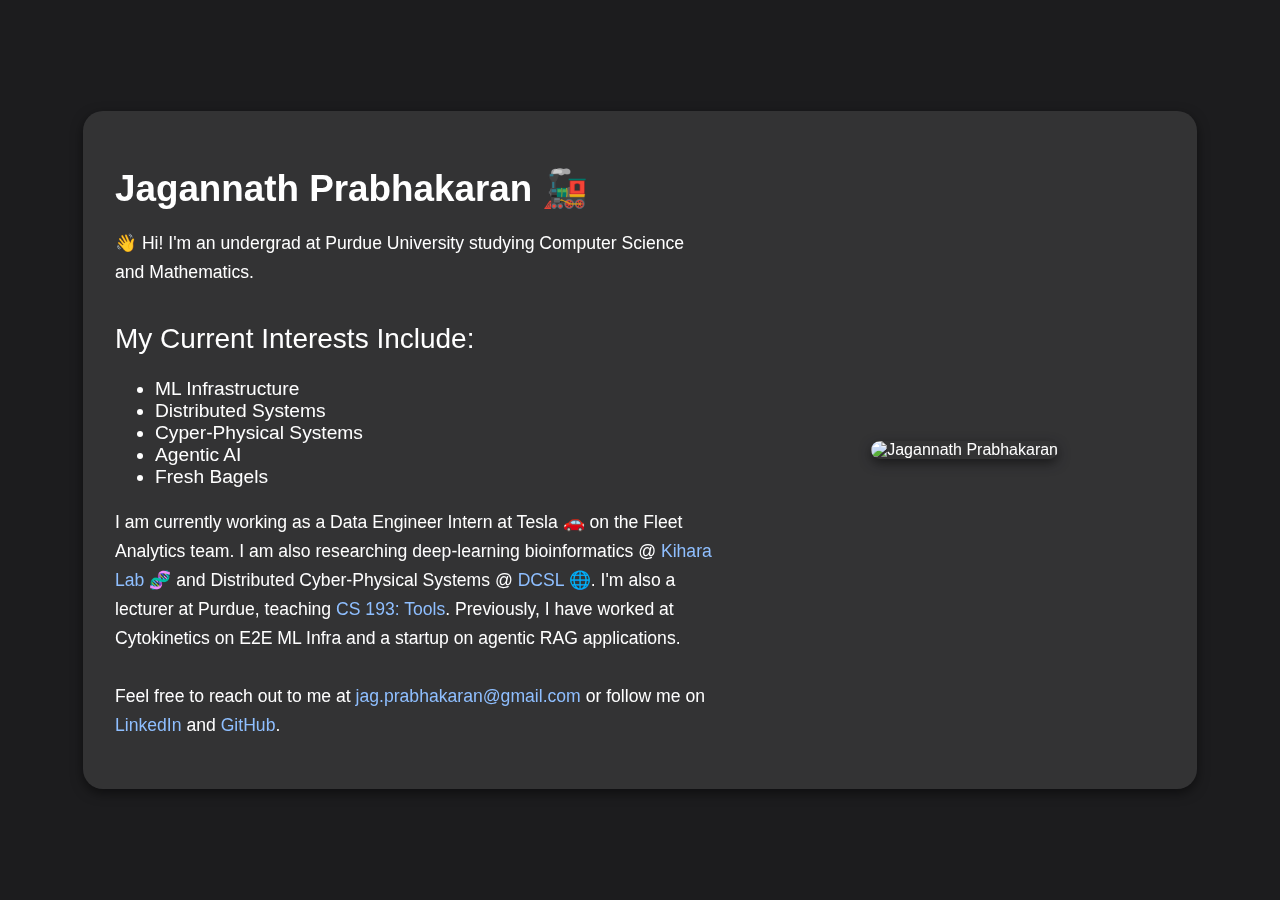
==== index.html @ 97c3be58 "edits" ====
<!DOCTYPE html>
<html lang="en">
<head>
    <meta charset="UTF-8">
    <meta name="viewport" content="width=device-width, initial-scale=1.0">
    <title>Jagannath Prabhakaran</title>
    <link rel="icon" href="bagel.png" type="image/png"> 
    <link rel="stylesheet" href="styles.css">
</head>
<body>
    <div class="container">
        <div class="content">
            <h1>Jagannath Prabhakaran 🚂</h1>
            <p>👋 Hi! I'm an undergrad at Purdue University studying Computer Science and Mathematics.</p>
            <h2>My Current Interests Include:</h2>
            <ul>
                <li>ML Infrastructure</li>
                <li>Distributed Systems</li>
                <li>Cyper-Physical Systems</li>
                <li>Agentic AI</li>
                <li>Fresh Bagels</li>
            </ul>

            <p>I am currently working as a Data Engineer Intern at Tesla 🚗 on the Fleet Analytics team.  I am also researching deep-learning bioinformatics @ <a href="https://kiharalab.org/web/">Kihara Lab 🧬</a> and Distributed Cyber-Physical Systems @ <a href="https://engineering.purdue.edu/dcsl/about/">DCSL 🌐</a>. I'm also a lecturer at Purdue, teaching  <a href="https://www.cs.purdue.edu/academic-programs/courses/2024_spring_courses.html">CS 193: Tools</a>.
                Previously, I have worked at Cytokinetics on E2E ML Infra and a startup on agentic RAG applications.
                <br> <br> 
                Feel free to reach out to me at <a href="mailto:jag.prabhakaran@gmail.com">jag.prabhakaran@gmail.com</a> or follow me on <a href="https://www.linkedin.com/in/jag-prabhakaran/">LinkedIn</a> and <a href="https://github.com/jag-prabhakaran">GitHub</a>.</p>
        </div>
        <div class="profile-pic">
            <img src="profile-pic.png" alt="Jagannath Prabhakaran">
        </div>
    </div>
    <script src="script.js"></script>
</body>
</html>
---- styles.css ----
body {
    font-family: -apple-system, BlinkMacSystemFont, "Segoe UI", Roboto, "Helvetica Neue", Arial, sans-serif;
    background-color: #1c1c1e;
    color: #fff;
    margin: 0;
    padding: 0;
    display: flex;
    justify-content: center;
    align-items: center;
    height: 100vh;
}

.container {
    display: flex;
    align-items: center;
    width: 90%; /* Use a percentage for width */
    max-width: 1050px; /* Maximum width to ensure it doesn't get too wide */
    padding: 2rem; /* Use rem for padding */
    background: rgba(255, 255, 255, 0.1);
    border-radius: 20px;
    box-shadow: 0 4px 12px rgba(0, 0, 0, 0.5);
    backdrop-filter: blur(10px);
    -webkit-backdrop-filter: blur(10px);
    margin: 1rem; /* Add some margin for spacing */
}

.content {
    flex: 3;
    margin-right: 2rem; /* Use rem for margin */
}

h1 {
    font-size: 2.3rem; /* Use rem for font size */
    font-weight: 600;
    margin-bottom: 0.5em;
}

h2 {
    margin-top: 1.3em;
    font-size: 1.75rem; /* Use rem for font size */
    font-weight: 500;
}

p {
    font-size: 1.1rem; /* Use rem for font size */
    line-height: 1.65;
    margin: 1em 0;
}

ul {
    list-style-type: disc;
    padding-left: 2.5rem; /* Use rem for padding */
    font-size: 1.2rem; /* Use rem for font size */
    margin-top: 0.25em;
}

a {
    font-family: inherit;
    color: #8FBFFF;
    text-decoration: none;
    font-size: 1.1rem; /* Use rem for font size */
    transition: box-shadow 0.05s ease-in-out, text-decoration 0.2s ease;
}

a:hover {
    text-decoration: underline;
    box-shadow: 0 0 8px 2px #8FBFFF;
}

.profile-pic {
    flex: 2;
    margin-left: 1rem; /* Use rem for margin */
    display: flex;
    justify-content: center;
    align-items: center;
}

.profile-pic img {
    border-radius: 10px;
    max-width: 100%;
    height: auto;
    box-shadow: 0 4px 12px rgba(0, 0, 0, 0.5);
}

/* Media queries for responsive design */
@media (max-width: 768px) {
    .container {
        flex-direction: column;
        align-items: flex-start;
        padding: 1.5rem;
    }
    
    .content {
        margin-right: 0;
        margin-bottom: 1rem;
    }
    
    .profile-pic {
        margin-left: 0;
        width: 100%;
        justify-content: center;
    }
    
    h1 {
        font-size: 2rem;
    }
    
    h2 {
        font-size: 1.5rem;
    }
    
    p, a, ul {
        font-size: 1rem;
    }
}
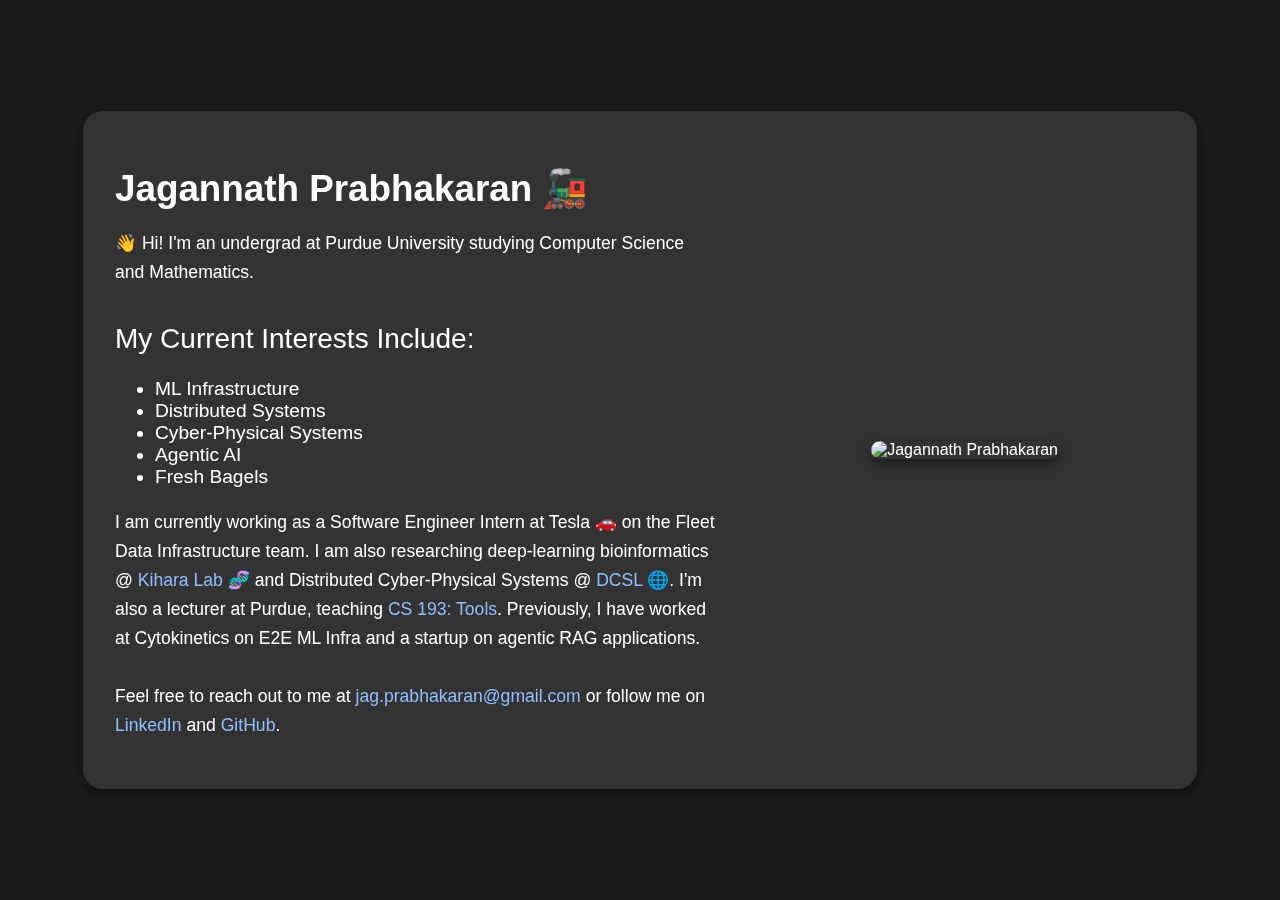
==== commit 9d229789: "yo" ====
--- a/index.html
+++ b/index.html
@@ -16,14 +16,14 @@
             <ul>
                 <li>ML Infrastructure</li>
                 <li>Distributed Systems</li>
-                <li>Cyper-Physical Systems</li>
+                <li>Cyber-Physical Systems</li>
                 <li>Agentic AI</li>
                 <li>Fresh Bagels</li>
             </ul>
 
-            <p>I am currently working as a Data Engineer Intern at Tesla 🚗 on the Fleet Analytics team.  I am also researching deep-learning bioinformatics @ <a href="https://kiharalab.org/web/">Kihara Lab 🧬</a> and Distributed Cyber-Physical Systems @ <a href="https://engineering.purdue.edu/dcsl/about/">DCSL 🌐</a>. I'm also a lecturer at Purdue, teaching  <a href="https://www.cs.purdue.edu/academic-programs/courses/2024_spring_courses.html">CS 193: Tools</a>.
+            <p>I am currently working as a Software Engineer Intern at Tesla 🚗 on the Fleet Data Infrastructure team. I am also researching deep-learning bioinformatics @ <a href="https://kiharalab.org/web/">Kihara Lab 🧬</a> and Distributed Cyber-Physical Systems @ <a href="https://engineering.purdue.edu/dcsl/about/">DCSL 🌐</a>. I'm also a lecturer at Purdue, teaching <a href="https://www.cs.purdue.edu/academic-programs/courses/2024_spring_courses.html">CS 193: Tools</a>.
                 Previously, I have worked at Cytokinetics on E2E ML Infra and a startup on agentic RAG applications.
-                <br> <br> 
+                <br><br>
                 Feel free to reach out to me at <a href="mailto:jag.prabhakaran@gmail.com">jag.prabhakaran@gmail.com</a> or follow me on <a href="https://www.linkedin.com/in/jag-prabhakaran/">LinkedIn</a> and <a href="https://github.com/jag-prabhakaran">GitHub</a>.</p>
         </div>
         <div class="profile-pic">
--- a/styles.css
+++ b/styles.css
@@ -113,3 +113,47 @@
         font-size: 1rem;
     }
 }
+
+
+.project-grid {
+    display: grid;
+    grid-template-columns: repeat(auto-fit, minmax(280px, 1fr));
+    gap: 2rem;
+}
+
+.project {
+    background: rgba(255, 255, 255, 0.1);
+    border-radius: 20px;
+    padding: 1.5rem;
+    box-shadow: 0 4px 12px rgba(0, 0, 0, 0.5);
+    backdrop-filter: blur(10px);
+    -webkit-backdrop-filter: blur(10px);
+    text-align: center;
+    transition: transform 0.2s, box-shadow 0.2s;
+}
+
+.project:hover {
+    transform: translateY(-10px);
+    box-shadow: 0 8px 16px rgba(0, 0, 0, 0.5);
+}
+
+.project img {
+    max-width: 100%;
+    height: auto;
+    border-radius: 10px;
+    box-shadow: 0 4px 12px rgba(0, 0, 0, 0.5);
+}
+
+.project h3 {
+    font-size: 1.5rem;
+    margin: 1rem 0 0.5rem;
+    color: #8FBFFF;
+}
+
+.project p {
+    font-size: 1rem;
+    line-height: 1.5;
+    margin: 0.5rem 0;
+    color: #B0C4DE;
+}
+
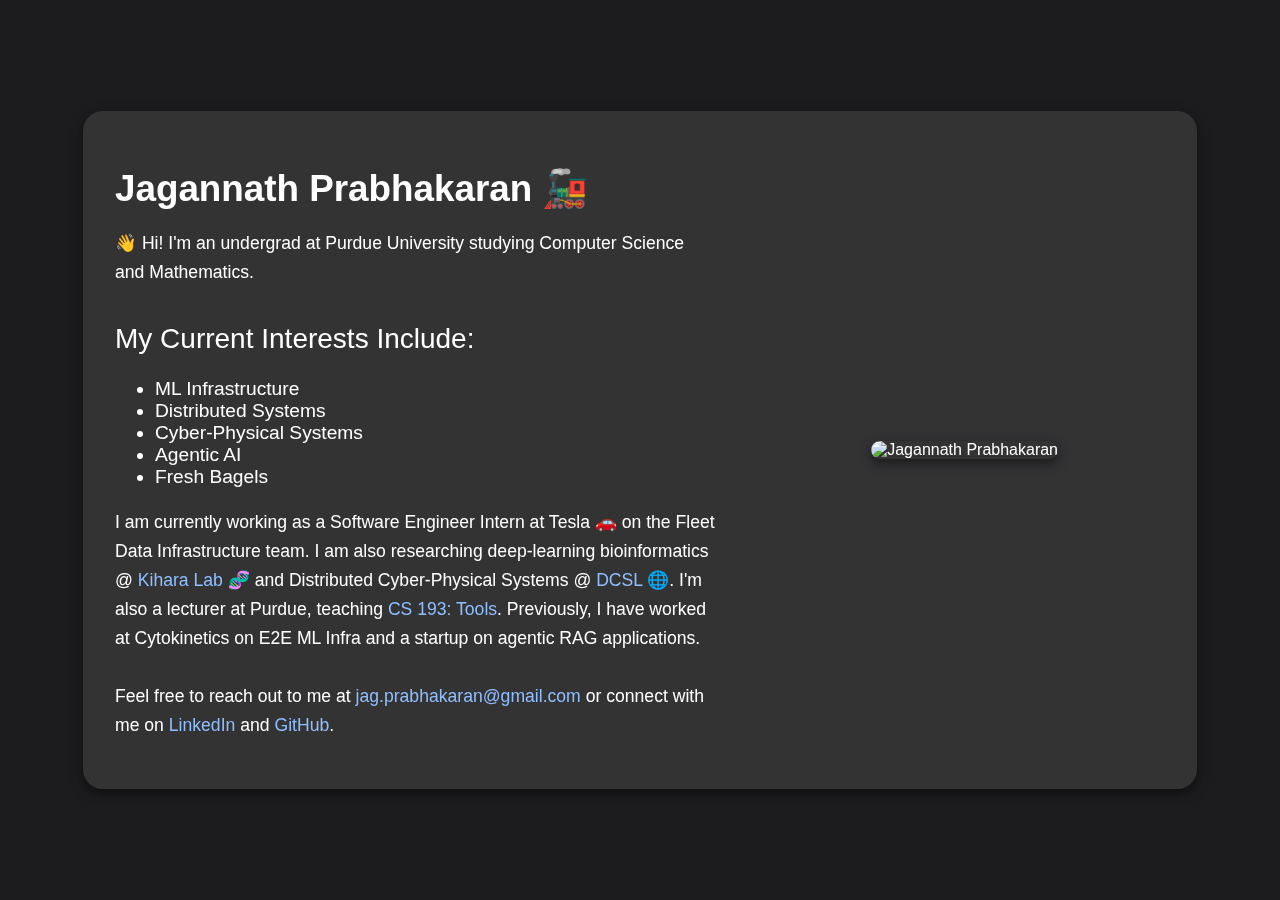
==== commit 144ac688: "links in new tab" ====
--- a/index.html
+++ b/index.html
@@ -21,10 +21,10 @@
                 <li>Fresh Bagels</li>
             </ul>
 
-            <p>I am currently working as a Software Engineer Intern at Tesla 🚗 on the Fleet Data Infrastructure team. I am also researching deep-learning bioinformatics @ <a href="https://kiharalab.org/web/">Kihara Lab 🧬</a> and Distributed Cyber-Physical Systems @ <a href="https://engineering.purdue.edu/dcsl/about/">DCSL 🌐</a>. I'm also a lecturer at Purdue, teaching <a href="https://www.cs.purdue.edu/academic-programs/courses/2024_spring_courses.html">CS 193: Tools</a>.
+            <p>I am currently working as a Software Engineer Intern at Tesla 🚗 on the Fleet Data Infrastructure team. I am also researching deep-learning bioinformatics @ <a href="https://kiharalab.org/web/" target="_blank">Kihara Lab 🧬</a> and Distributed Cyber-Physical Systems @ <a href="https://engineering.purdue.edu/dcsl/about/" target="_blank">DCSL 🌐</a>. I'm also a lecturer at Purdue, teaching <a href="https://www.cs.purdue.edu/academic-programs/courses/2024_spring_courses.html" target="_blank">CS 193: Tools</a>.
                 Previously, I have worked at Cytokinetics on E2E ML Infra and a startup on agentic RAG applications.
                 <br><br>
-                Feel free to reach out to me at <a href="mailto:jag.prabhakaran@gmail.com">jag.prabhakaran@gmail.com</a> or follow me on <a href="https://www.linkedin.com/in/jag-prabhakaran/">LinkedIn</a> and <a href="https://github.com/jag-prabhakaran">GitHub</a>.</p>
+                Feel free to reach out to me at <a href="mailto:jag.prabhakaran@gmail.com" target="_blank">jag.prabhakaran@gmail.com</a> or connect with me on <a href="https://www.linkedin.com/in/jag-prabhakaran/" target="_blank">LinkedIn</a> and <a href="https://github.com/jag-prabhakaran" target="_blank">GitHub</a>.</p>
         </div>
         <div class="profile-pic">
             <img src="profile-pic.png" alt="Jagannath Prabhakaran">
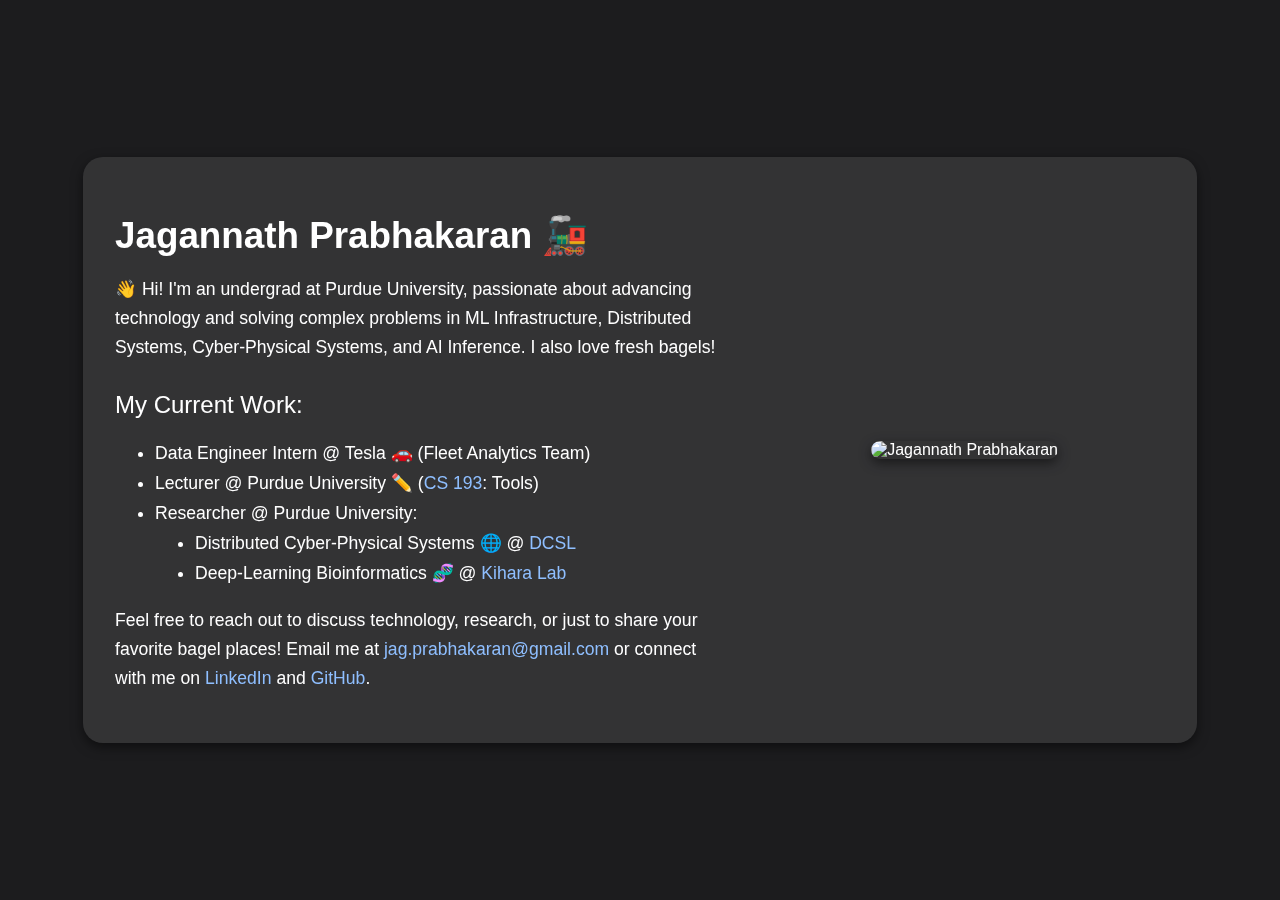
==== commit 29ccd16f: "revamp" ====
--- a/index.html
+++ b/index.html
@@ -11,20 +11,21 @@
     <div class="container">
         <div class="content">
             <h1>Jagannath Prabhakaran 🚂</h1>
-            <p>👋 Hi! I'm an undergrad at Purdue University studying Computer Science and Mathematics.</p>
-            <h2>My Current Interests Include:</h2>
+            <p> 👋 Hi! I'm an undergrad at Purdue University, passionate about advancing technology and solving complex problems in ML Infrastructure, Distributed Systems, Cyber-Physical Systems, and AI Inference. I also love fresh bagels!</p>
+            <h2>My Current Work:</h2>
             <ul>
-                <li>ML Infrastructure</li>
-                <li>Distributed Systems</li>
-                <li>Cyber-Physical Systems</li>
-                <li>Agentic AI</li>
-                <li>Fresh Bagels</li>
+                <li>Data Engineer Intern @ Tesla 🚗 (Fleet Analytics Team)</li>
+                <li>Lecturer @ Purdue University ✏️ (<a href="https://www.cs.purdue.edu/academic-programs/courses/2024_spring_courses.html" target="_blank">CS 193</a>: Tools)</li>
+                <li>Researcher @ Purdue University: </li>
+                <ul>
+                <li>Distributed Cyber-Physical Systems 🌐 @ <a href="https://engineering.purdue.edu/dcsl/about/" target="_blank">DCSL </a> </li>
+                <li>Deep-Learning Bioinformatics 🧬 @ <a href="https://kiharalab.org/web/" target="_blank">Kihara Lab </a> </li>
+            </ul>
             </ul>
 
-            <p>I am currently working as a Software Engineer Intern at Tesla 🚗 on the Fleet Data Infrastructure team. I am also researching deep-learning bioinformatics @ <a href="https://kiharalab.org/web/" target="_blank">Kihara Lab 🧬</a> and Distributed Cyber-Physical Systems @ <a href="https://engineering.purdue.edu/dcsl/about/" target="_blank">DCSL 🌐</a>. I'm also a lecturer at Purdue, teaching <a href="https://www.cs.purdue.edu/academic-programs/courses/2024_spring_courses.html" target="_blank">CS 193: Tools</a>.
-                Previously, I have worked at Cytokinetics on E2E ML Infra and a startup on agentic RAG applications.
-                <br><br>
-                Feel free to reach out to me at <a href="mailto:jag.prabhakaran@gmail.com" target="_blank">jag.prabhakaran@gmail.com</a> or connect with me on <a href="https://www.linkedin.com/in/jag-prabhakaran/" target="_blank">LinkedIn</a> and <a href="https://github.com/jag-prabhakaran" target="_blank">GitHub</a>.</p>
+            <p>
+                Feel free to reach out to discuss technology, research, or just to share your favorite bagel places! 
+                Email me at <a href="mailto:jag.prabhakaran@gmail.com" target="_blank">jag.prabhakaran@gmail.com</a> or connect with me on <a href="https://www.linkedin.com/in/jag-prabhakaran/" target="_blank">LinkedIn</a> and <a href="https://github.com/jag-prabhakaran" target="_blank">GitHub</a>.</p>
         </div>
         <div class="profile-pic">
             <img src="profile-pic.png" alt="Jagannath Prabhakaran">
--- a/styles.css
+++ b/styles.css
@@ -36,8 +36,8 @@
 }
 
 h2 {
-    margin-top: 1.3em;
-    font-size: 1.75rem; /* Use rem for font size */
+    margin-top: 1.2em;
+    font-size: 1.5rem; /* Use rem for font size */
     font-weight: 500;
 }
 
@@ -50,8 +50,9 @@
 ul {
     list-style-type: disc;
     padding-left: 2.5rem; /* Use rem for padding */
-    font-size: 1.2rem; /* Use rem for font size */
-    margin-top: 0.25em;
+    font-size: 1.1rem; /* Use rem for font size */
+    margin-top: 0.001em;
+    line-height: 1.7;
 }
 
 a {
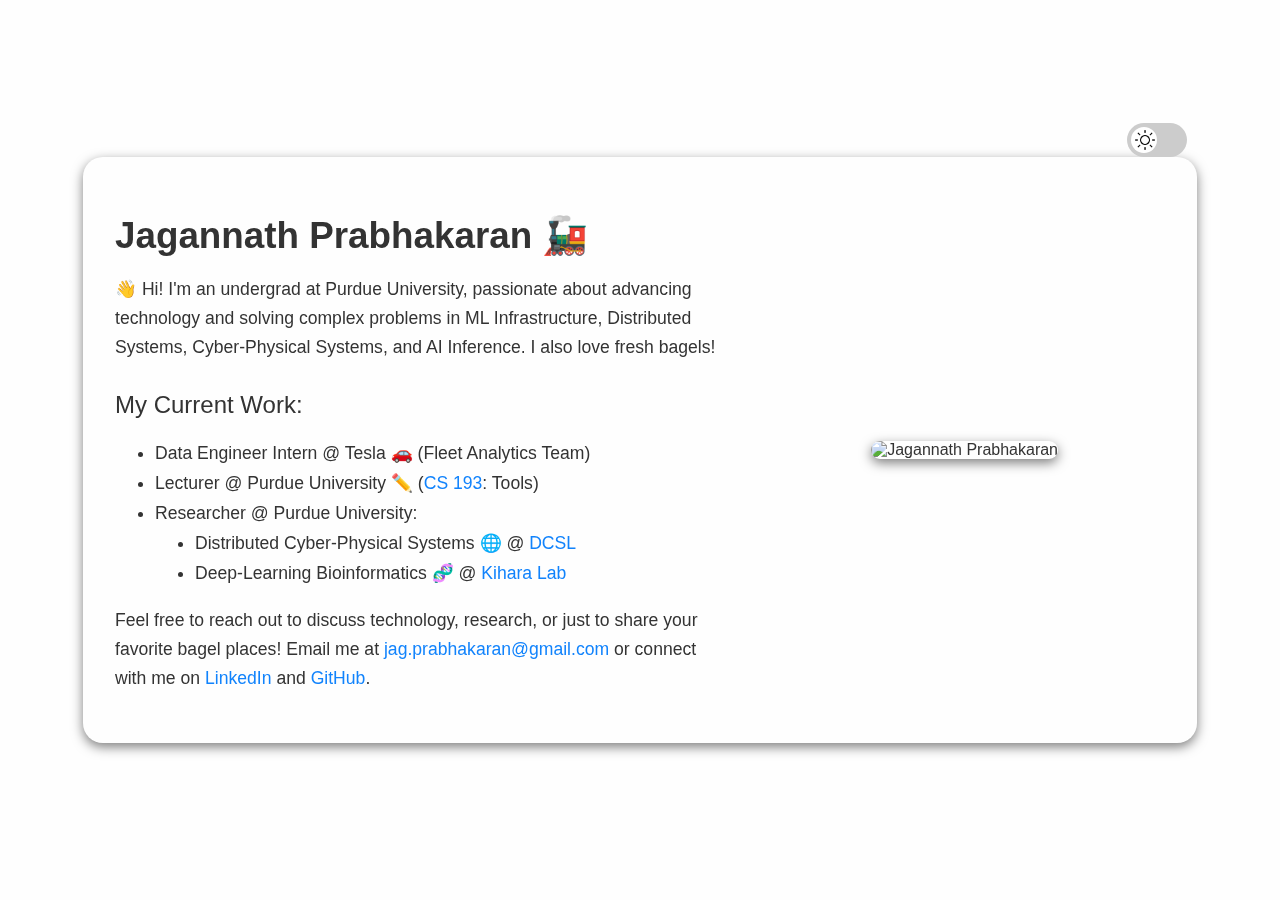
==== commit 885834fc: "dark mode" ====
--- a/index.html
+++ b/index.html
@@ -1,5 +1,5 @@
 <!DOCTYPE html>
-<html lang="en">
+<html lang="en" data-theme="dark">
 <head>
     <meta charset="UTF-8">
     <meta name="viewport" content="width=device-width, initial-scale=1.0">
@@ -9,6 +9,13 @@
 </head>
 <body>
     <div class="container">
+        <label class="switch" style="position: absolute; top: -34px; right: 10px;">
+            <input type="checkbox" id="theme-toggle">
+            <span class="slider round">
+                <img src="day.png" class="icon day-icon">
+                <img src="night.png" class="icon night-icon">
+            </span>
+        </label>
         <div class="content">
             <h1>Jagannath Prabhakaran 🚂</h1>
             <p> 👋 Hi! I'm an undergrad at Purdue University, passionate about advancing technology and solving complex problems in ML Infrastructure, Distributed Systems, Cyber-Physical Systems, and AI Inference. I also love fresh bagels!</p>
@@ -18,14 +25,14 @@
                 <li>Lecturer @ Purdue University ✏️ (<a href="https://www.cs.purdue.edu/academic-programs/courses/2024_spring_courses.html" target="_blank">CS 193</a>: Tools)</li>
                 <li>Researcher @ Purdue University: </li>
                 <ul>
-                <li>Distributed Cyber-Physical Systems 🌐 @ <a href="https://engineering.purdue.edu/dcsl/about/" target="_blank">DCSL </a> </li>
-                <li>Deep-Learning Bioinformatics 🧬 @ <a href="https://kiharalab.org/web/" target="_blank">Kihara Lab </a> </li>
+                    <li>Distributed Cyber-Physical Systems 🌐 @ <a href="https://engineering.purdue.edu/dcsl/about/" target="_blank">DCSL </a></li>
+                    <li>Deep-Learning Bioinformatics 🧬 @ <a href="https://kiharalab.org/web/" target="_blank">Kihara Lab </a></li>
+                </ul>
             </ul>
-            </ul>
-
             <p>
                 Feel free to reach out to discuss technology, research, or just to share your favorite bagel places! 
-                Email me at <a href="mailto:jag.prabhakaran@gmail.com" target="_blank">jag.prabhakaran@gmail.com</a> or connect with me on <a href="https://www.linkedin.com/in/jag-prabhakaran/" target="_blank">LinkedIn</a> and <a href="https://github.com/jag-prabhakaran" target="_blank">GitHub</a>.</p>
+                Email me at <a href="mailto:jag.prabhakaran@gmail.com" target="_blank">jag.prabhakaran@gmail.com</a> or connect with me on <a href="https://www.linkedin.com/in/jag-prabhakaran/" target="_blank">LinkedIn</a> and <a href="https://github.com/jag-prabhakaran" target="_blank">GitHub</a>.
+            </p>
         </div>
         <div class="profile-pic">
             <img src="profile-pic.png" alt="Jagannath Prabhakaran">
--- a/styles.css
+++ b/styles.css
@@ -1,7 +1,28 @@
+:root {
+    --color-bg-dark: #1c1c1e;
+    --color-bg-light: #FEFEFE;
+    --color-fg-dark: #ffffff;
+    --color-fg-light: #333333;
+    --link-color-dark: #8FBFFF;
+    --link-color-light: #1183FC;
+}
+
+[data-theme="dark"] {
+    --color-bg: var(--color-bg-dark);
+    --color-fg: var(--color-fg-dark);
+    --link-color: var(--link-color-dark);
+}
+
+[data-theme="light"] {
+    --color-bg: var(--color-bg-light);
+    --color-fg: var(--color-fg-light);
+    --link-color: var(--link-color-light);
+}
+
 body {
     font-family: -apple-system, BlinkMacSystemFont, "Segoe UI", Roboto, "Helvetica Neue", Arial, sans-serif;
-    background-color: #1c1c1e;
-    color: #fff;
+    background-color: var(--color-bg);
+    color: var(--color-fg);
     margin: 0;
     padding: 0;
     display: flex;
@@ -11,66 +32,68 @@
 }
 
 .container {
+    position: relative;
     display: flex;
     align-items: center;
-    width: 90%; /* Use a percentage for width */
-    max-width: 1050px; /* Maximum width to ensure it doesn't get too wide */
-    padding: 2rem; /* Use rem for padding */
+    width: 90%;
+    max-width: 1050px;
+    padding: 2rem;
     background: rgba(255, 255, 255, 0.1);
     border-radius: 20px;
     box-shadow: 0 4px 12px rgba(0, 0, 0, 0.5);
     backdrop-filter: blur(10px);
     -webkit-backdrop-filter: blur(10px);
-    margin: 1rem; /* Add some margin for spacing */
-}
+    margin: 1rem;
+    overflow: visible;
+}
+
+
+
 
 .content {
     flex: 3;
-    margin-right: 2rem; /* Use rem for margin */
+    margin-right: 2rem;
 }
 
 h1 {
-    font-size: 2.3rem; /* Use rem for font size */
+    font-size: 2.3rem;
     font-weight: 600;
     margin-bottom: 0.5em;
 }
 
 h2 {
     margin-top: 1.2em;
-    font-size: 1.5rem; /* Use rem for font size */
+    font-size: 1.5rem;
     font-weight: 500;
 }
 
-p {
-    font-size: 1.1rem; /* Use rem for font size */
+p, a, ul {
+    font-size: 1.1rem;
     line-height: 1.65;
-    margin: 1em 0;
 }
 
 ul {
     list-style-type: disc;
-    padding-left: 2.5rem; /* Use rem for padding */
-    font-size: 1.1rem; /* Use rem for font size */
+    padding-left: 2.5rem;
     margin-top: 0.001em;
     line-height: 1.7;
 }
 
 a {
     font-family: inherit;
-    color: #8FBFFF;
+    color: var(--link-color);
     text-decoration: none;
-    font-size: 1.1rem; /* Use rem for font size */
     transition: box-shadow 0.05s ease-in-out, text-decoration 0.2s ease;
 }
 
 a:hover {
     text-decoration: underline;
-    box-shadow: 0 0 8px 2px #8FBFFF;
+    box-shadow: 0 0 8px 2px var(--link-color);
 }
 
 .profile-pic {
     flex: 2;
-    margin-left: 1rem; /* Use rem for margin */
+    margin-left: 1rem;
     display: flex;
     justify-content: center;
     align-items: center;
@@ -83,7 +106,6 @@
     box-shadow: 0 4px 12px rgba(0, 0, 0, 0.5);
 }
 
-/* Media queries for responsive design */
 @media (max-width: 768px) {
     .container {
         flex-direction: column;
@@ -115,46 +137,86 @@
     }
 }
 
-
-.project-grid {
-    display: grid;
-    grid-template-columns: repeat(auto-fit, minmax(280px, 1fr));
-    gap: 2rem;
-}
-
-.project {
-    background: rgba(255, 255, 255, 0.1);
-    border-radius: 20px;
-    padding: 1.5rem;
-    box-shadow: 0 4px 12px rgba(0, 0, 0, 0.5);
-    backdrop-filter: blur(10px);
-    -webkit-backdrop-filter: blur(10px);
-    text-align: center;
-    transition: transform 0.2s, box-shadow 0.2s;
-}
-
-.project:hover {
-    transform: translateY(-10px);
-    box-shadow: 0 8px 16px rgba(0, 0, 0, 0.5);
-}
-
-.project img {
-    max-width: 100%;
-    height: auto;
-    border-radius: 10px;
-    box-shadow: 0 4px 12px rgba(0, 0, 0, 0.5);
-}
-
-.project h3 {
-    font-size: 1.5rem;
-    margin: 1rem 0 0.5rem;
-    color: #8FBFFF;
-}
-
-.project p {
-    font-size: 1rem;
-    line-height: 1.5;
-    margin: 0.5rem 0;
-    color: #B0C4DE;
-}
-
+.switch {
+    position: absolute;
+    display: inline-block;
+    top: -34px;
+    right: 10px;
+    width: 60px;
+    height: 34px;
+    z-index: 1000;
+}
+
+.switch input { 
+    opacity: 0;
+    width: 0;
+    height: 0;
+}
+
+.slider {
+    position: absolute;
+    cursor: pointer;
+    top: 0;
+    left: 0;
+    right: 0;
+    bottom: 0;
+    background-color: #ccc;
+    transition: .4s;
+    border-radius: 34px;
+}
+
+.slider:before {
+    position: absolute;
+    content: "";
+    height: 26px;
+    width: 26px;
+    left: 4px;
+    bottom: 4px;
+    background-color: white;
+    transition: .4s;
+    border-radius: 50%;
+}
+
+input:checked + .slider {
+    background-color: #8FBFFF;
+}
+
+input:focus + .slider {
+    box-shadow: 0 0 1px #8FBFFF;
+}
+
+input:checked + .slider:before {
+    transform: translateX(26px);
+}
+
+.icon {
+    display: none;
+    position: absolute;
+    width: 20px;
+    height: 20px;
+    bottom: 7px;
+}
+
+.day-icon {
+    left: 8px;
+}
+
+.night-icon {
+    right: 8px;
+}
+
+input:checked + .slider .day-icon {
+    display: none;
+}
+
+input:checked + .slider .night-icon {
+    display: block;
+}
+
+input:not(:checked) + .slider .day-icon {
+    display: block;
+}
+
+input:not(:checked) + .slider .night-icon {
+    display: none;
+}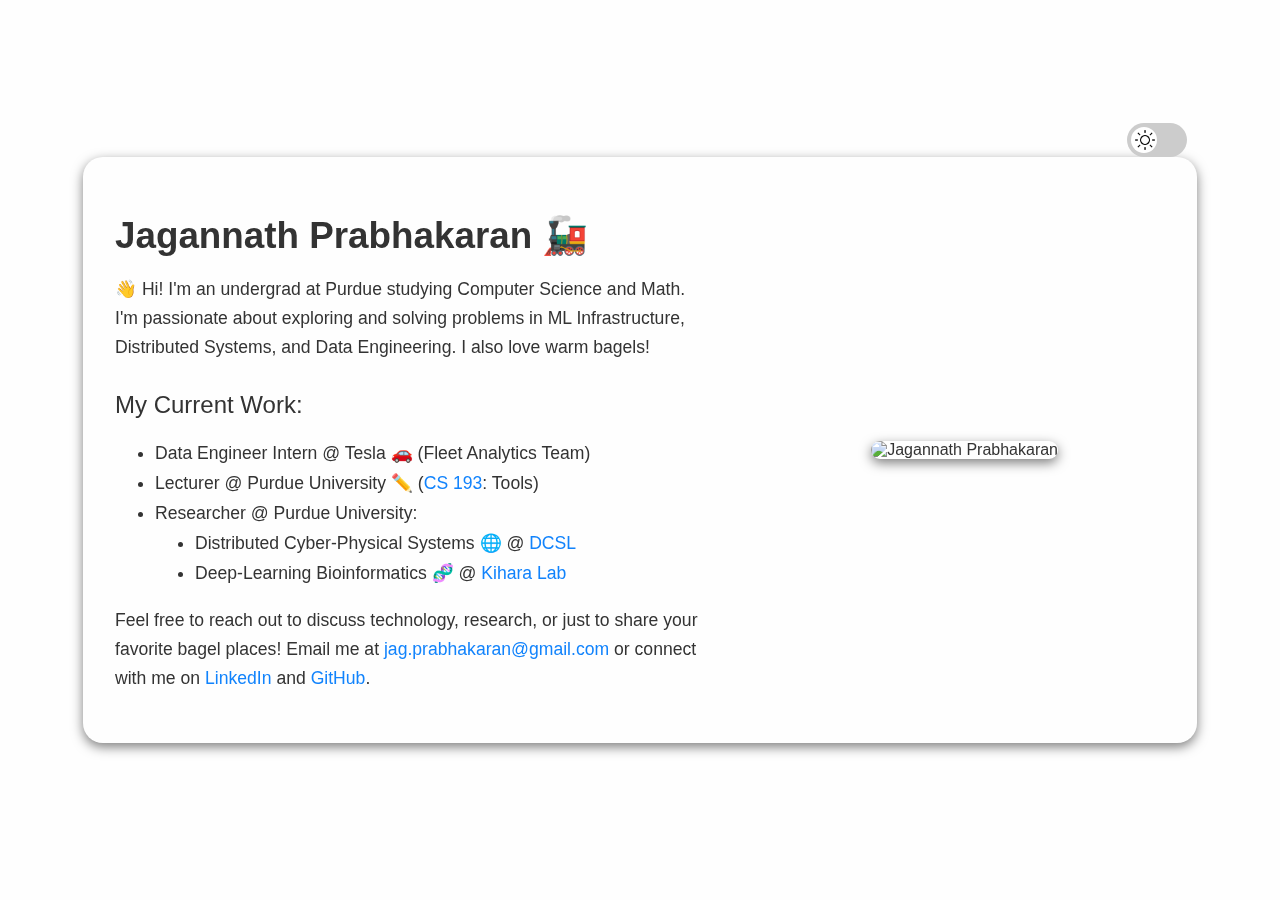
==== commit d5ac850e: "warm" ====
--- a/index.html
+++ b/index.html
@@ -13,12 +13,13 @@
             <input type="checkbox" id="theme-toggle">
             <span class="slider round">
                 <img src="day.png" class="icon day-icon">
-                <img src="night.png" class="icon night-icon">
+                <img src="moon.png" class="icon night-icon">
             </span>
         </label>
         <div class="content">
             <h1>Jagannath Prabhakaran 🚂</h1>
-            <p> 👋 Hi! I'm an undergrad at Purdue University, passionate about advancing technology and solving complex problems in ML Infrastructure, Distributed Systems, Cyber-Physical Systems, and AI Inference. I also love fresh bagels!</p>
+            <p> 👋 Hi! I'm an undergrad at Purdue studying Computer Science and Math. <br>
+                I'm passionate about exploring and solving problems in ML Infrastructure, Distributed Systems, and Data Engineering. I also love warm bagels!</p>
             <h2>My Current Work:</h2>
             <ul>
                 <li>Data Engineer Intern @ Tesla 🚗 (Fleet Analytics Team)</li>
